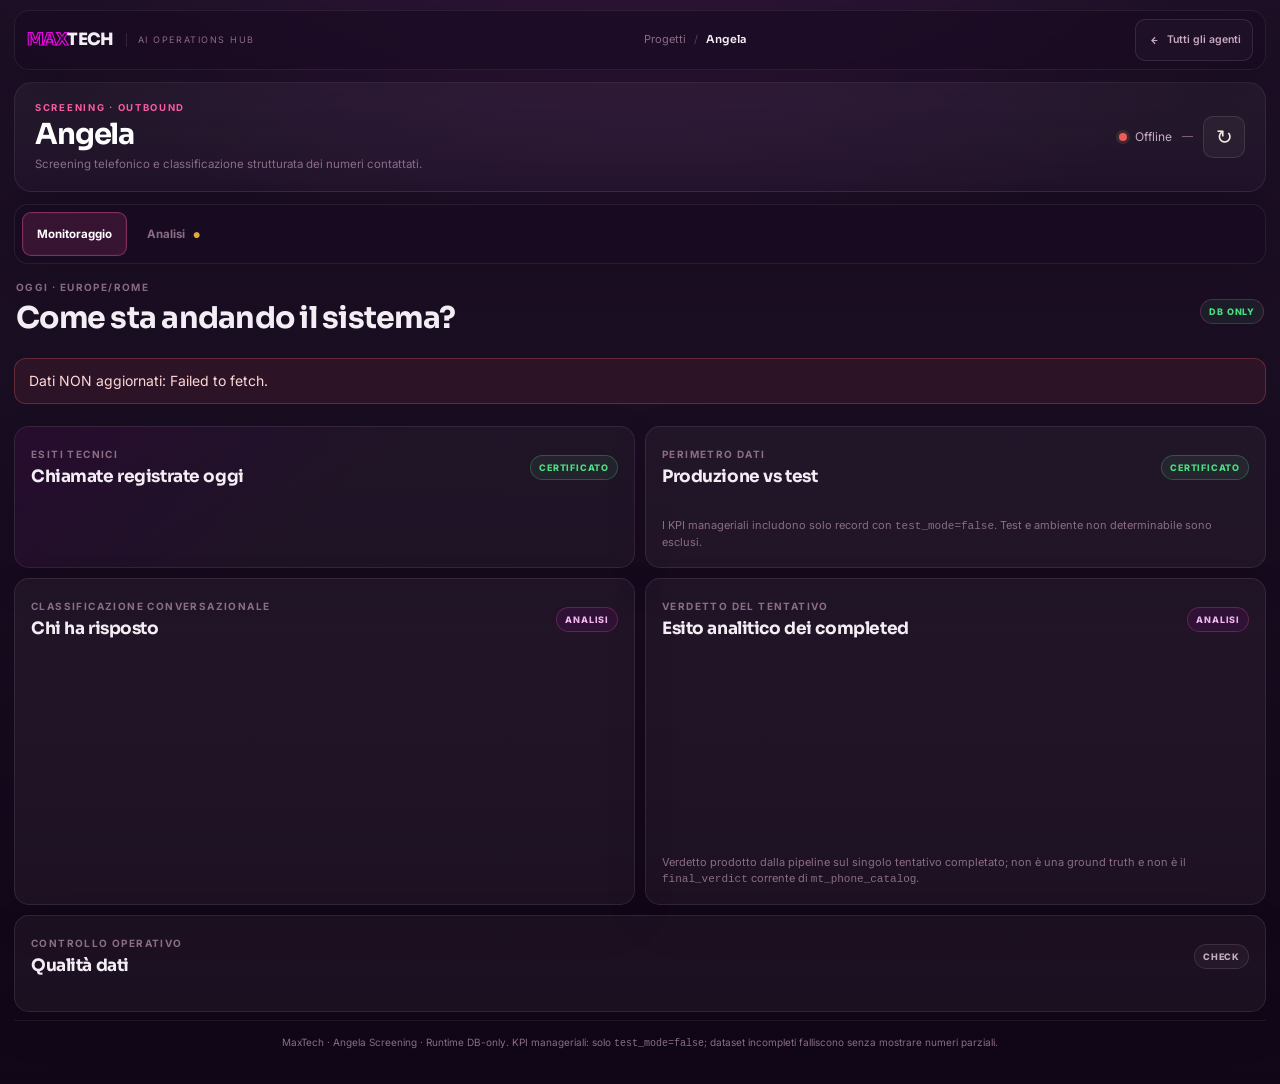
==== projects/angela/index.html @ 1da2b840 "Add files via upload" ====
<!DOCTYPE html>
<html lang="it">
<head>
  <meta charset="UTF-8">
  <meta name="viewport" content="width=device-width,initial-scale=1,viewport-fit=cover">
  <meta name="theme-color" content="#1E1127">
  <title>MaxTech · Angela Screening</title>
  <link rel="stylesheet" href="assets/css/base.css">
  <link rel="stylesheet" href="../../assets/css/maxtech-shell.css">
</head>
<body class="project-angela" data-project="angela">
<div class="maxtech-globalbar">
  <a class="maxtech-home" href="../../index.html" aria-label="Torna a MaxTech AI Operations Hub">
    <span class="maxtech-wordmark"><span class="max">MAX</span><span class="tech">TECH</span></span>
    <span class="maxtech-hubname">AI Operations Hub</span>
  </a>
  <div class="maxtech-crumb"><span>Progetti</span><i>/</i><b>Angela</b></div>
  <a class="maxtech-back" href="../../index.html"><svg viewBox="0 0 24 24"><path d="M15 18l-6-6 6-6"/><path d="M9 12h10"/></svg><span>Tutti gli agenti</span></a>
</div>

<div class="app-shell">
  <header class="project-head">
    <div class="project-identity">
      <div class="project-kicker">Screening · Outbound</div>
      <h1>Angela</h1>
      <p>Screening telefonico e classificazione strutturata dei numeri contattati.</p>
    </div>
    <div class="top-actions">
      <span id="dataStatus" class="status-dot"><i></i><span>Caricamento</span></span>
      <span id="freshness" class="freshness">—</span>
      <button id="refreshBtn" class="icon-btn" aria-label="Aggiorna dati" title="Aggiorna dati">↻</button>
    </div>
  </header>

  <nav class="tabs" aria-label="Sezioni dashboard">
    <button class="tab-btn active" data-tab="monitoraggio">Monitoraggio</button>
    <button class="tab-btn" data-tab="analisi">Analisi <span class="lock-mark" id="lockMark">●</span></button>
  </nav>

  <main>
    <section id="tab-monitoraggio" class="tab-panel active" aria-labelledby="Monitoraggio">
      <div class="section-head">
        <div><div class="eyebrow">Oggi · Europe/Rome</div><h2>Come sta andando il sistema?</h2></div>
        <div class="trust-chip">DB ONLY</div>
      </div>
      <div id="monitorAlert" class="alert hidden"></div>
      <div id="monitorKpis" class="kpi-grid"></div>

      <div class="grid two">
        <article class="card hero-card">
          <div class="card-head"><div><span class="eyebrow">Esiti tecnici</span><h3>Chiamate registrate oggi</h3></div><span class="badge cert">CERTIFICATO</span></div>
          <div id="technicalBars" class="bars"></div>
        </article>
        <article class="card">
          <div class="card-head"><div><span class="eyebrow">Perimetro dati</span><h3>Produzione vs test</h3></div><span class="badge cert">CERTIFICATO</span></div>
          <div id="queueState" class="stack"></div>
          <p class="note">I KPI manageriali includono solo record con <code>test_mode=false</code>. Test e ambiente non determinabile sono esclusi.</p>
        </article>
      </div>

      <div class="grid two">
        <article class="card"><div class="card-head"><div><span class="eyebrow">Classificazione conversazionale</span><h3>Chi ha risposto</h3></div><span class="badge eval">ANALISI</span></div><div id="respondentList" class="rank-list"></div></article>
        <article class="card"><div class="card-head"><div><span class="eyebrow">Verdetto del tentativo</span><h3>Esito analitico dei completed</h3></div><span class="badge eval">ANALISI</span></div><div id="verdictDonut" class="donut-wrap"></div><p class="note">Verdetto prodotto dalla pipeline sul singolo tentativo completato; non è una ground truth e non è il <code>final_verdict</code> corrente di <code>mt_phone_catalog</code>.</p></article>
      </div>

      <article class="card data-quality-card">
        <div class="card-head"><div><span class="eyebrow">Controllo operativo</span><h3>Qualità dati</h3></div><span class="badge muted">CHECK</span></div>
        <div id="monitorQuality" class="quality-grid"></div>
      </article>
    </section>

    <section id="tab-analisi" class="tab-panel" aria-labelledby="Analisi">
      <div id="analysisLocked" class="lock-panel">
        <div class="lock-icon">⌁</div><h2>Analisi protetta</h2>
        <p>La protezione è client-side e serve solo a evitare accessi casuali alla vista analitica. Non sostituisce autenticazione server-side.</p>
        <form id="unlockForm" class="unlock-form">
          <label for="analysisPassword">Password</label>
          <div class="input-row"><input id="analysisPassword" type="password" autocomplete="current-password" required><button type="submit" class="primary-btn">Sblocca</button></div>
          <div id="unlockError" class="form-error"></div>
        </form>
      </div>

      <div id="analysisContent" class="hidden">
        <div class="section-head analysis-head">
          <div><div class="eyebrow">Analisi periodo</div><h2>Dove funziona e dove si interrompe</h2></div>
          <span class="badge cert">DB ONLY</span>
        </div>
        <div class="range-card">
          <div class="quick-ranges" id="quickRanges"><button data-days="3">3 giorni</button><button data-days="7" class="active">7 giorni</button><button data-days="14">14 giorni</button><button data-days="30">30 giorni</button></div>
          <div class="custom-range"><label>Da<input id="dateFrom" type="date"></label><label>A<input id="dateTo" type="date"></label><button id="applyRange" class="primary-btn">Applica</button></div>
        </div>
        <div id="analysisRangeUsed" class="note" style="margin:8px 0 2px">—</div>
        <div id="analysisAlert" class="alert hidden"></div>
        <div id="analysisKpis" class="kpi-grid"></div>

        <div class="grid two analysis-grid">
          <article class="card"><div class="card-head"><div><span class="eyebrow">Funnel chiamate</span><h3>Avanzamento classificazione</h3></div><span class="badge mixed">TECNICO + ANALISI</span></div><div id="funnel" class="funnel"></div><p class="note">Il funnel misura record di chiamata di produzione con <code>start_time</code> nel periodo, non clienti o journey.</p></article>
          <article class="card blockers-card"><div class="card-head"><div><span class="eyebrow">Punti di blocco</span><h3>Dove si interrompe la classificazione</h3></div></div><div id="dropoffs" class="dropoffs"></div></article>
        </div>

        <article class="card chart-card"><div class="card-head"><div><span class="eyebrow">Andamento nel tempo</span><h3>Chiamate registrate, completed, spam</h3></div></div><div class="chart-legend"><span><i class="c1"></i>Registrate</span><span><i class="c2"></i>Completati</span><span><i class="c3"></i>Spam</span></div><div id="trendChart" class="chart-scroll"><svg id="trendSvg" role="img" aria-label="Grafico andamento nel tempo"></svg></div></article>

        <div class="grid two">
          <article class="card"><div class="card-head"><div><span class="eyebrow">Finalità rilevata</span><h3>Purpose (tutti gli outcome)</h3></div><span class="badge eval">ANALISI</span></div><div id="purposeList" class="rank-list"></div></article>
          <article class="card"><div class="card-head"><div><span class="eyebrow">Categoria / settore rilevato</span><h3>Service category (tutti gli outcome)</h3></div><span class="badge eval">ANALISI</span></div><div id="serviceList" class="rank-list"></div></article>
        </div>

        <article class="card"><div class="card-head"><div><span class="eyebrow">Trend giornaliero</span><h3>Dettaglio periodo</h3></div></div><div class="table-wrap"><table><thead><tr><th>Data</th><th>Registrate</th><th>Completati</th><th>% complet.</th><th>Spam</th><th>% spam su completati</th><th>% respondent classificato</th></tr></thead><tbody id="trendTable"></tbody></table></div><div id="trendCards" class="trend-cards"></div></article>

        <article class="card data-quality-card"><div class="card-head"><div><span class="eyebrow">Copertura</span><h3>Qualità dati</h3></div></div><div id="analysisQuality" class="quality-grid"></div></article>
      </div>
    </section>
  </main>
  <footer>MaxTech · Angela Screening · Runtime DB-only. KPI manageriali: solo <code>test_mode=false</code>; dataset incompleti falliscono senza mostrare numeri parziali.</footer>
</div>
<script src="assets/js/config.js"></script>
<script src="assets/js/utils.js"></script>
<script src="assets/js/monitoraggio.js"></script>
<script src="assets/js/analisi.js"></script>
<script src="assets/js/app.js"></script>
<script src="../../assets/js/maxtech-shell.js"></script>
</body></html>
---- projects/angela/assets/css/base.css ----
:root{--bg:#1E1127;--bg2:#160b1f;--panel:#281832;--panel2:#211329;--border:rgba(199,171,193,.16);--text:#EDE9E1;--dim:#C7ABC1;--faint:#8B6D85;--accent:#E606E1;--accent2:#BA33C8;--good:#4ade80;--warn:#e0a93b;--bad:#ef5a5a;--cyan:#47c7e8;--r:15px}
*{box-sizing:border-box}html,body{margin:0;min-height:100%;background:radial-gradient(900px 500px at 50% -10%,rgba(186,51,200,.13),transparent 65%),var(--bg);color:var(--text);font-family:Inter,system-ui,-apple-system,BlinkMacSystemFont,"Segoe UI",sans-serif}body{font-size:14px;line-height:1.45}.app-shell{max-width:1320px;margin:auto;padding:max(16px,env(safe-area-inset-top)) max(14px,env(safe-area-inset-right)) max(24px,env(safe-area-inset-bottom)) max(14px,env(safe-area-inset-left))}.topbar,.section-head,.card-head,.top-actions,.brand-block,.tabs,.input-row,.range-card,.quick-ranges,.custom-range,.chart-legend{display:flex;align-items:center}.topbar{justify-content:space-between;gap:16px;margin-bottom:14px}.brand-block{gap:14px}.brand-logo{width:118px;height:auto}.brand-block h1{font-size:24px;margin:1px 0 0}.eyebrow{font-size:10px;letter-spacing:.14em;text-transform:uppercase;color:var(--faint);font-weight:700}.top-actions{gap:10px;color:var(--dim)}.status-dot{display:flex;gap:8px;align-items:center;font-size:12px}.status-dot i{width:8px;height:8px;border-radius:50%;background:var(--warn);box-shadow:0 0 0 3px rgba(224,169,59,.12)}.status-dot.ok i{background:var(--good);box-shadow:0 0 0 3px rgba(74,222,128,.12)}.status-dot.off i{background:var(--bad)}.freshness{font-size:11px;color:var(--faint)}.icon-btn,.tab-btn,.quick-ranges button,.primary-btn{border:1px solid var(--border);background:rgba(237,233,225,.04);color:var(--text);border-radius:10px;cursor:pointer}.icon-btn{width:42px;height:42px;font-size:20px}.tabs{gap:6px;position:sticky;top:0;z-index:30;padding:8px;background:rgba(30,17,39,.9);backdrop-filter:blur(12px);border:1px solid var(--border);border-radius:13px;margin-bottom:18px}.tab-btn{padding:10px 16px;font-weight:700;color:var(--dim)}.tab-btn.active{background:rgba(230,6,225,.14);border-color:rgba(230,6,225,.4);color:#fff}.lock-mark{font-size:8px;color:var(--warn);margin-left:5px}.tab-panel{display:none}.tab-panel.active{display:block}.section-head{justify-content:space-between;gap:12px;margin:12px 2px 14px}.section-head h2{font-size:clamp(21px,3vw,30px);margin:3px 0}.trust-chip,.badge{font-size:9px;letter-spacing:.09em;text-transform:uppercase;border-radius:999px;padding:5px 8px;font-weight:800}.trust-chip,.badge.cert{color:var(--good);border:1px solid rgba(74,222,128,.27);background:rgba(74,222,128,.08)}.badge.eval{color:#f0b5ed;border:1px solid rgba(230,6,225,.25);background:rgba(230,6,225,.08)}.badge.state{color:var(--cyan);border:1px solid rgba(71,199,232,.25);background:rgba(71,199,232,.08)}.badge.mixed,.badge.muted{color:var(--dim);border:1px solid var(--border);background:rgba(199,171,193,.05)}.alert{padding:12px 14px;border:1px solid rgba(239,90,90,.3);background:rgba(239,90,90,.09);color:#ffd6d6;border-radius:12px;margin-bottom:12px}.hidden{display:none!important}.kpi-grid{display:grid;grid-template-columns:repeat(4,minmax(0,1fr));gap:10px;margin-bottom:10px}.kpi{background:linear-gradient(180deg,rgba(237,233,225,.055),rgba(237,233,225,.025));border:1px solid var(--border);border-radius:var(--r);padding:16px;min-height:124px}.kpi .label{color:var(--dim);font-size:12px}.kpi .value{font-weight:800;font-size:clamp(28px,4vw,38px);letter-spacing:-.04em;margin:10px 0 7px}.kpi .sub{font-size:11px;color:var(--faint)}.kpi .quality{margin-top:8px}.grid{display:grid;gap:10px;margin-bottom:10px}.grid.two{grid-template-columns:repeat(2,minmax(0,1fr))}.card{background:rgba(237,233,225,.045);border:1px solid var(--border);border-radius:var(--r);padding:16px}.hero-card{background:linear-gradient(140deg,rgba(230,6,225,.07),rgba(237,233,225,.035) 52%)}.card-head{justify-content:space-between;gap:12px;margin-bottom:14px}.card h3{font-size:17px;margin:2px 0}.note{font-size:11px;color:var(--faint);margin:12px 0 0}.bars,.rank-list,.stack,.funnel,.dropoffs{display:flex;flex-direction:column;gap:11px}.bar-row,.rank-row,.stack-row,.funnel-row,.drop-row{display:grid;grid-template-columns:minmax(100px,1fr) auto;gap:6px 10px;align-items:center}.bar-track,.rank-track,.funnel-track,.drop-track{grid-column:1/-1;height:7px;background:rgba(237,233,225,.06);border-radius:999px;overflow:hidden}.bar-fill,.rank-fill,.funnel-fill,.drop-fill{height:100%;border-radius:999px;background:linear-gradient(90deg,var(--accent2),var(--accent))}.bar-row:nth-child(2) .bar-fill,.rank-row:nth-child(2) .rank-fill{background:var(--cyan)}.bar-row:nth-child(3) .bar-fill,.rank-row:nth-child(3) .rank-fill{background:var(--warn)}.bar-row:nth-child(4) .bar-fill,.rank-row:nth-child(4) .rank-fill{background:var(--good)}.bar-value,.rank-value,.stack-value,.funnel-value,.drop-value{font-variant-numeric:tabular-nums;font-weight:800}.stack-row{padding:10px 0;border-bottom:1px solid rgba(199,171,193,.09)}.stack-row:last-child{border-bottom:0}.donut-wrap{min-height:185px;display:flex;align-items:center;justify-content:center;gap:24px}.donut{width:150px;height:150px;border-radius:50%;position:relative}.donut:after{content:"";position:absolute;inset:22px;border-radius:50%;background:var(--panel2);border:1px solid var(--border)}.donut-center{position:absolute;z-index:2;inset:0;display:flex;align-items:center;justify-content:center;flex-direction:column}.donut-center b{font-size:26px}.legend{display:flex;flex-direction:column;gap:8px;font-size:12px}.legend span{display:flex;gap:7px;align-items:center}.legend i,.chart-legend i{width:9px;height:9px;border-radius:3px;display:inline-block}.quality-grid{display:grid;grid-template-columns:repeat(4,minmax(0,1fr));gap:9px}.quality-item{padding:12px;background:rgba(0,0,0,.1);border:1px solid rgba(199,171,193,.1);border-radius:11px}.quality-item b{display:block;font-size:19px;margin-top:4px}.range-card{justify-content:space-between;gap:10px;flex-wrap:wrap;padding:10px 12px;border:1px solid var(--border);border-radius:13px;background:rgba(237,233,225,.035);margin-bottom:10px}.quick-ranges{gap:6px}.quick-ranges button{min-height:40px;padding:0 12px;color:var(--dim)}.quick-ranges button.active{color:#fff;border-color:rgba(230,6,225,.45);background:rgba(230,6,225,.12)}.custom-range{gap:8px;flex-wrap:wrap}.custom-range label{font-size:10px;color:var(--faint);text-transform:uppercase;letter-spacing:.08em}.custom-range input,.unlock-form input{display:block;margin-top:4px;background:#160b1f;border:1px solid var(--border);color:var(--text);border-radius:9px;padding:9px 10px;min-height:40px}.primary-btn{min-height:40px;padding:0 15px;background:linear-gradient(135deg,var(--accent2),var(--accent));border-color:transparent;font-weight:800}.funnel-row,.drop-row{padding:6px 0}.funnel-meta,.drop-meta{grid-column:1/-1;display:flex;gap:12px;font-size:10px;color:var(--faint)}.blockers-card{border-color:rgba(224,169,59,.22)}.drop-fill{background:linear-gradient(90deg,#9b6534,var(--warn))}.chart-card{margin-bottom:10px}.chart-legend{gap:16px;justify-content:flex-end;color:var(--dim);font-size:11px;margin:-2px 0 10px}.chart-legend span{display:flex;gap:6px;align-items:center}.chart-legend .c1{background:var(--accent)}.chart-legend .c2{background:var(--cyan)}.chart-legend .c3{background:var(--warn)}.chart-scroll{overflow-x:auto}.chart-scroll svg{display:block;width:100%;min-width:660px;height:280px}.table-wrap{overflow:auto}.table-wrap table{width:100%;border-collapse:collapse;min-width:760px}th,td{text-align:right;padding:10px 8px;border-bottom:1px solid rgba(199,171,193,.09);font-size:12px}th:first-child,td:first-child{text-align:left}th{font-size:9px;text-transform:uppercase;letter-spacing:.07em;color:var(--faint)}td{font-variant-numeric:tabular-nums}.trend-cards{display:none}.lock-panel{max-width:560px;margin:60px auto;padding:28px;border:1px solid var(--border);border-radius:18px;background:rgba(237,233,225,.04);text-align:center}.lock-icon{font-size:34px;color:var(--accent);margin-bottom:8px}.lock-panel p{color:var(--dim)}.unlock-form{text-align:left;margin-top:20px}.unlock-form label{font-size:11px;color:var(--faint)}.input-row{gap:8px}.unlock-form input{flex:1}.form-error{min-height:20px;color:#ffadad;font-size:11px;margin-top:7px}footer{margin-top:16px;color:var(--faint);font-size:10px;text-align:center;padding:10px}button:focus-visible,input:focus-visible{outline:2px solid var(--accent);outline-offset:2px}
@media(max-width:850px){.kpi-grid,.quality-grid{grid-template-columns:repeat(2,minmax(0,1fr))}.grid.two{grid-template-columns:1fr}.analysis-head{align-items:flex-start}.donut-wrap{justify-content:flex-start}}
@media(max-width:600px){.app-shell{padding-left:12px;padding-right:12px}.brand-logo{width:94px}.brand-block h1{font-size:20px}.freshness{display:none}.tabs{top:env(safe-area-inset-top)}.tab-btn{flex:1;min-height:44px}.section-head{align-items:flex-start}.kpi{min-height:112px;padding:14px}.kpi .value{font-size:30px}.card{padding:14px}.range-card{align-items:stretch}.quick-ranges{display:grid;grid-template-columns:repeat(4,1fr);width:100%}.quick-ranges button{padding:0 5px}.custom-range{display:grid;grid-template-columns:1fr 1fr;align-items:end;width:100%}.custom-range .primary-btn{grid-column:1/-1}.custom-range input{width:100%}.quality-grid{grid-template-columns:1fr 1fr}.table-wrap{display:none}.trend-cards{display:flex;flex-direction:column;gap:8px}.trend-card{border:1px solid rgba(199,171,193,.1);border-radius:11px;padding:11px}.trend-card .date{font-weight:800;margin-bottom:8px}.trend-card .mini-grid{display:grid;grid-template-columns:repeat(2,1fr);gap:8px}.trend-card span{font-size:10px;color:var(--faint)}.trend-card b{display:block;color:var(--text);font-size:15px;margin-top:2px}.donut-wrap{flex-direction:column}.top-actions{gap:6px}.status-dot span{display:none}}
---- assets/css/maxtech-shell.css ----
@import url('https://fonts.googleapis.com/css2?family=Inter:wght@400;500;600;700&family=Sora:wght@500;600;700;800&display=swap');

/* Shared MaxTech shell. It only styles frontend chrome; project data logic stays untouched. */
:root{--hub-bg:#1E1127;--hub-deep:#100617;--hub-panel:#281832;--hub-text:#F3EDF4;--hub-muted:#C7ABC1;--hub-faint:#8B6D85;--hub-line:rgba(199,171,193,.15);--hub-brand:#E606E1;--hub-brand2:#BA33C8;--project-accent:#E606E1}
body.project-nano-marta,body.project-angela{display:block!important;}
body{background:radial-gradient(1100px 620px at 50% -12%,rgba(186,51,200,.17),transparent 62%),linear-gradient(180deg,#1d1026 0%,#150a1d 70%,#100617 100%)!important;color:var(--hub-text);font-family:'Inter',system-ui,-apple-system,BlinkMacSystemFont,'Segoe UI',sans-serif!important}
.maxtech-globalbar{width:min(1320px,calc(100% - 28px));margin:max(10px,env(safe-area-inset-top)) auto 12px;min-height:56px;padding:8px 12px;display:flex;align-items:center;justify-content:space-between;gap:16px;border:1px solid rgba(255,255,255,.075);border-radius:15px;background:rgba(24,11,32,.72);backdrop-filter:blur(16px);box-shadow:0 16px 44px rgba(5,2,8,.16);position:sticky;top:max(8px,env(safe-area-inset-top));z-index:110}
.maxtech-home{display:flex;align-items:center;gap:12px;min-width:0;color:var(--hub-text);text-decoration:none}.maxtech-wordmark{font-family:'Sora',sans-serif;font-size:17px;font-weight:800;letter-spacing:-.035em;white-space:nowrap}.maxtech-wordmark .max{color:transparent;-webkit-text-stroke:1.15px var(--hub-brand)}.maxtech-wordmark .tech{color:var(--hub-text)}.maxtech-hubname{font-size:9px;letter-spacing:.17em;text-transform:uppercase;color:var(--hub-faint);padding-left:11px;border-left:1px solid var(--hub-line);white-space:nowrap}
.maxtech-crumb{display:flex;align-items:center;gap:8px;min-width:0;font-size:11px;color:var(--hub-faint)}.maxtech-crumb b{color:var(--hub-text);font-family:'Sora',sans-serif;font-size:11px;font-weight:600;overflow:hidden;text-overflow:ellipsis;white-space:nowrap}.maxtech-crumb i{font-style:normal;color:rgba(255,255,255,.22)}
.maxtech-back{display:inline-flex;align-items:center;gap:7px;min-height:42px;padding:0 11px;border:1px solid var(--hub-line);border-radius:10px;color:var(--hub-muted);text-decoration:none;font-size:10.5px;font-weight:600;background:rgba(255,255,255,.025);white-space:nowrap}.maxtech-back:hover{color:#fff;border-color:rgba(230,6,225,.48);background:rgba(230,6,225,.07)}.maxtech-back svg{width:13px;height:13px;fill:none;stroke:currentColor;stroke-width:2}

/* project containers */
body.project-nano-marta{--project-accent:#A95CFF}body.project-angela{--project-accent:#FF5EA8}
body.project-nano-marta .app,body.project-angela .app-shell{width:min(1280px,calc(100% - 28px));max-width:1280px!important;margin:0 auto!important;padding:0 0 max(26px,env(safe-area-inset-bottom))!important}
.project-head{display:flex;align-items:center;justify-content:space-between;gap:18px;padding:18px 20px;border:1px solid rgba(255,255,255,.075);border-radius:18px;background:linear-gradient(180deg,rgba(255,255,255,.045),rgba(255,255,255,.018));box-shadow:0 18px 48px rgba(6,2,9,.12);margin-bottom:12px}.project-identity{min-width:0}.project-kicker{font-size:9.5px;letter-spacing:.18em;text-transform:uppercase;color:var(--project-accent);font-weight:700;margin-bottom:4px}.project-head h1{font-family:'Sora',sans-serif!important;font-size:clamp(22px,3vw,29px)!important;letter-spacing:-.04em!important;line-height:1.08!important;margin:0!important;color:#fff}.project-head p{font-size:11.5px;color:var(--hub-faint);margin:6px 0 0;line-height:1.45}
.project-head .meta,.project-head .top-actions{margin-left:auto;justify-content:flex-end}

/* tabs share the same visual language */
body.project-nano-marta .tabs,body.project-angela .tabs{display:flex!important;gap:5px!important;position:sticky!important;top:78px!important;z-index:70!important;padding:7px!important;margin:0 0 16px!important;border:1px solid rgba(255,255,255,.075)!important;border-radius:14px!important;background:rgba(25,11,33,.90)!important;backdrop-filter:blur(15px)!important;box-shadow:0 14px 38px rgba(4,2,7,.10)!important}
body.project-nano-marta .tab,body.project-angela .tab-btn{border:1px solid transparent!important;border-radius:9px!important;min-height:44px!important;padding:9px 14px!important;font-family:'Inter',sans-serif!important;font-size:11.5px!important;font-weight:700!important;color:var(--hub-faint)!important;background:transparent!important;text-decoration:none!important}
body.project-nano-marta .tab[aria-selected='true'],body.project-angela .tab-btn.active{color:#fff!important;background:color-mix(in srgb,var(--project-accent) 13%,transparent)!important;border-color:color-mix(in srgb,var(--project-accent) 38%,transparent)!important;box-shadow:inset 0 0 0 1px color-mix(in srgb,var(--project-accent) 5%,transparent)!important}
body.project-nano-marta .tab:hover,body.project-angela .tab-btn:hover{color:var(--hub-muted)!important}

/* calm, common surface language */
body.project-nano-marta .stage,body.project-nano-marta .livecalls,body.project-nano-marta .kpi,body.project-nano-marta .analysis-card,body.project-nano-marta .analysis-chartpanel,body.project-nano-marta .analysis-flowpanel,body.project-nano-marta .analysis-errbox,body.project-nano-marta .analysis-rankpanel,
body.project-angela .card,body.project-angela .kpi,body.project-angela .range-card,body.project-angela .lock-panel{border-color:rgba(199,171,193,.13)!important;box-shadow:0 16px 44px rgba(5,2,8,.10)}
body.project-nano-marta .kpi::before{background:var(--project-accent)!important}.project-nano-marta .context b{color:var(--project-accent)!important}
body.project-angela .trust-chip,body.project-angela .badge.eval{border-color:rgba(255,94,168,.24)!important}

/* typography consistency */
body.project-nano-marta h2,body.project-nano-marta h3,body.project-angela h2,body.project-angela h3{font-family:'Sora',sans-serif;letter-spacing:-.025em}
body.project-nano-marta footer,body.project-angela footer{border-top:1px solid rgba(255,255,255,.06);padding-top:14px!important;margin-top:8px;color:var(--hub-faint)!important}

@media(max-width:720px){.maxtech-globalbar{width:min(100% - 20px,1320px);min-height:52px;padding:7px 9px;top:max(6px,env(safe-area-inset-top))}.maxtech-hubname{display:none}.maxtech-crumb span,.maxtech-crumb i{display:none}.maxtech-back span{display:none}.maxtech-back{width:44px;min-height:44px;padding:0;justify-content:center}.project-head{padding:14px 14px;align-items:flex-start;flex-direction:column}.project-head .meta,.project-head .top-actions{margin-left:0;width:100%;justify-content:flex-start;flex-wrap:wrap}.project-head p{max-width:92%}body.project-nano-marta .tabs,body.project-angela .tabs{top:69px!important;overflow-x:auto;scrollbar-width:none}.tabs::-webkit-scrollbar{display:none}}
@media(prefers-reduced-motion:reduce){.maxtech-globalbar,*{scroll-behavior:auto!important}}
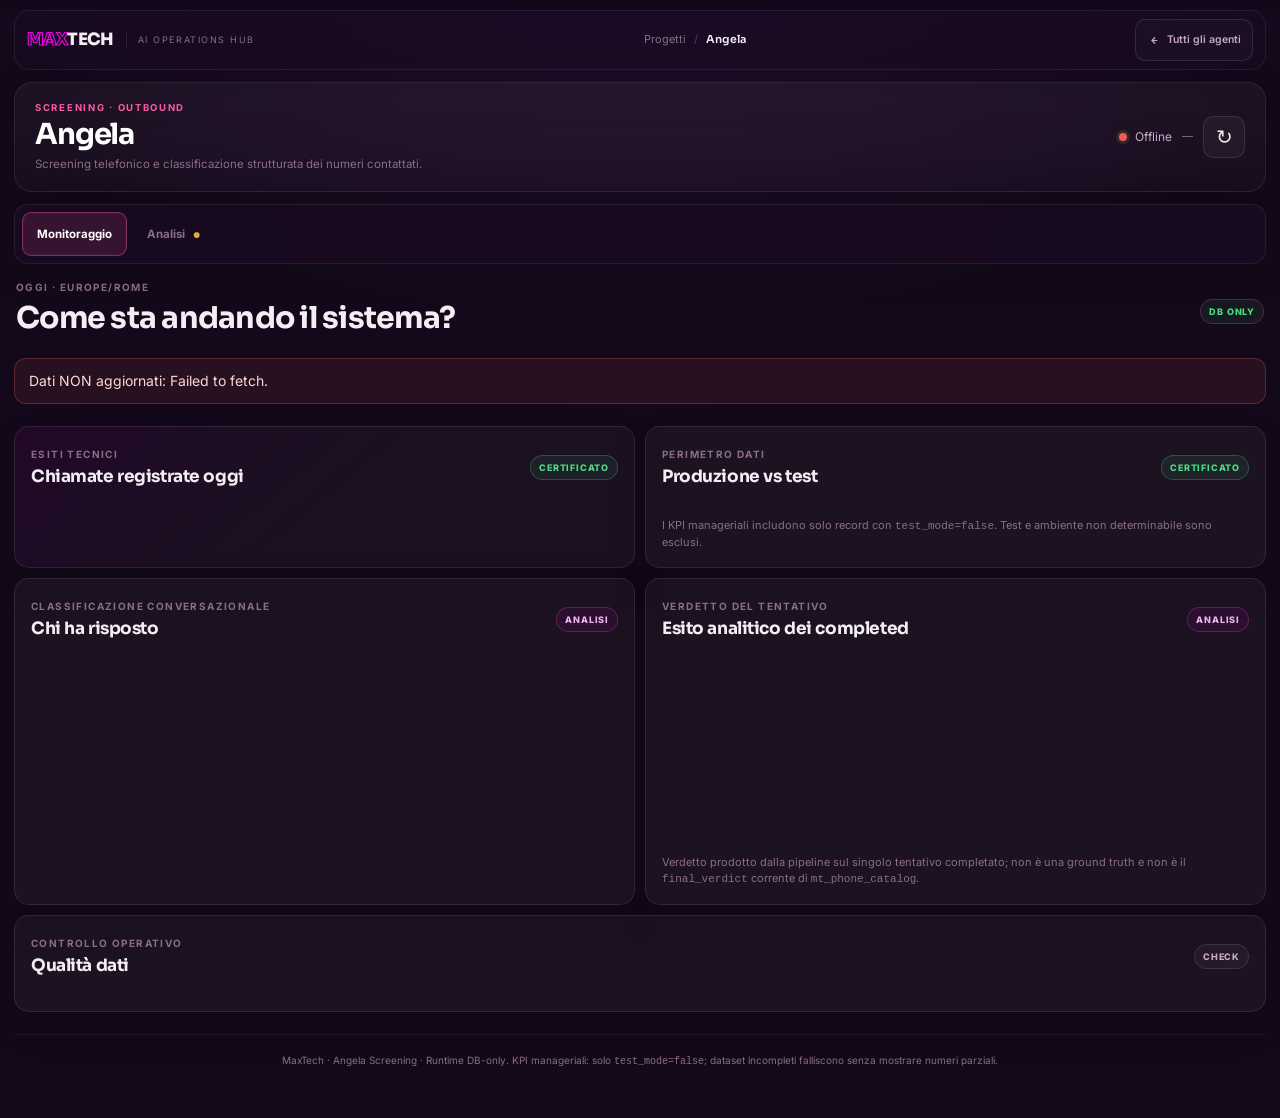
==== commit ebfd3538: "Post revisione e fix Tab Analisi" ====
--- a/projects/angela/index.html
+++ b/projects/angela/index.html
@@ -70,13 +70,14 @@
     </section>
 
     <section id="tab-analisi" class="tab-panel" aria-labelledby="Analisi">
-      <div id="analysisLocked" class="lock-panel">
-        <div class="lock-icon">⌁</div><h2>Analisi protetta</h2>
-        <p>La protezione è client-side e serve solo a evitare accessi casuali alla vista analitica. Non sostituisce autenticazione server-side.</p>
-        <form id="unlockForm" class="unlock-form">
-          <label for="analysisPassword">Password</label>
-          <div class="input-row"><input id="analysisPassword" type="password" autocomplete="current-password" required><button type="submit" class="primary-btn">Sblocca</button></div>
-          <div id="unlockError" class="form-error"></div>
+      <div id="analysisLocked" class="lock-panel maxtech-analysis-gate">
+        <div class="maxtech-gate-icon" aria-hidden="true"><svg fill="none" stroke="currentColor" stroke-linecap="round" stroke-linejoin="round" stroke-width="1.7" viewBox="0 0 24 24"><rect height="10" rx="2" width="16" x="4" y="10"></rect><path d="M8 10V7a4 4 0 0 1 8 0v3"></path></svg></div>
+        <div class="maxtech-gate-kicker">Accesso riservato</div>
+        <h2 class="maxtech-gate-title">Analisi protetta</h2>
+        <p class="maxtech-gate-sub">Inserisci la password per accedere alla vista Analisi del progetto.</p>
+        <form id="unlockForm" class="unlock-form maxtech-gate-form">
+          <div class="maxtech-gate-fields"><input id="analysisPassword" class="maxtech-gate-input" type="password" autocomplete="current-password" placeholder="Password" aria-label="Password" required><button type="submit" class="primary-btn maxtech-gate-button">Sblocca</button></div>
+          <div id="unlockError" class="form-error maxtech-gate-error"></div>
         </form>
       </div>
 
--- a/assets/css/maxtech-shell.css
+++ b/assets/css/maxtech-shell.css
@@ -3,7 +3,7 @@
 /* Shared MaxTech shell. It only styles frontend chrome; project data logic stays untouched. */
 :root{--hub-bg:#1E1127;--hub-deep:#100617;--hub-panel:#281832;--hub-text:#F3EDF4;--hub-muted:#C7ABC1;--hub-faint:#8B6D85;--hub-line:rgba(199,171,193,.15);--hub-brand:#E606E1;--hub-brand2:#BA33C8;--project-accent:#E606E1}
 body.project-nano-marta,body.project-angela{display:block!important;}
-body{background:radial-gradient(1100px 620px at 50% -12%,rgba(186,51,200,.17),transparent 62%),linear-gradient(180deg,#1d1026 0%,#150a1d 70%,#100617 100%)!important;color:var(--hub-text);font-family:'Inter',system-ui,-apple-system,BlinkMacSystemFont,'Segoe UI',sans-serif!important}
+html{background:#13091a!important}body{min-height:100svh;background:#13091a!important;background-image:radial-gradient(1200px 700px at 50% -14%,rgba(186,51,200,.16),transparent 64%)!important;background-attachment:fixed!important;color:var(--hub-text);font-family:'Inter',system-ui,-apple-system,BlinkMacSystemFont,'Segoe UI',sans-serif!important}
 .maxtech-globalbar{width:min(1320px,calc(100% - 28px));margin:max(10px,env(safe-area-inset-top)) auto 12px;min-height:56px;padding:8px 12px;display:flex;align-items:center;justify-content:space-between;gap:16px;border:1px solid rgba(255,255,255,.075);border-radius:15px;background:rgba(24,11,32,.72);backdrop-filter:blur(16px);box-shadow:0 16px 44px rgba(5,2,8,.16);position:sticky;top:max(8px,env(safe-area-inset-top));z-index:110}
 .maxtech-home{display:flex;align-items:center;gap:12px;min-width:0;color:var(--hub-text);text-decoration:none}.maxtech-wordmark{font-family:'Sora',sans-serif;font-size:17px;font-weight:800;letter-spacing:-.035em;white-space:nowrap}.maxtech-wordmark .max{color:transparent;-webkit-text-stroke:1.15px var(--hub-brand)}.maxtech-wordmark .tech{color:var(--hub-text)}.maxtech-hubname{font-size:9px;letter-spacing:.17em;text-transform:uppercase;color:var(--hub-faint);padding-left:11px;border-left:1px solid var(--hub-line);white-space:nowrap}
 .maxtech-crumb{display:flex;align-items:center;gap:8px;min-width:0;font-size:11px;color:var(--hub-faint)}.maxtech-crumb b{color:var(--hub-text);font-family:'Sora',sans-serif;font-size:11px;font-weight:600;overflow:hidden;text-overflow:ellipsis;white-space:nowrap}.maxtech-crumb i{font-style:normal;color:rgba(255,255,255,.22)}
@@ -11,7 +11,7 @@
 
 /* project containers */
 body.project-nano-marta{--project-accent:#A95CFF}body.project-angela{--project-accent:#FF5EA8}
-body.project-nano-marta .app,body.project-angela .app-shell{width:min(1280px,calc(100% - 28px));max-width:1280px!important;margin:0 auto!important;padding:0 0 max(26px,env(safe-area-inset-bottom))!important}
+body.project-nano-marta .app,body.project-angela .app-shell{width:min(1280px,calc(100% - 28px));max-width:1280px!important;margin:0 auto!important;padding:0 0 max(46px,calc(env(safe-area-inset-bottom) + 30px))!important}body.project-nano-marta .app{min-height:0!important}
 .project-head{display:flex;align-items:center;justify-content:space-between;gap:18px;padding:18px 20px;border:1px solid rgba(255,255,255,.075);border-radius:18px;background:linear-gradient(180deg,rgba(255,255,255,.045),rgba(255,255,255,.018));box-shadow:0 18px 48px rgba(6,2,9,.12);margin-bottom:12px}.project-identity{min-width:0}.project-kicker{font-size:9.5px;letter-spacing:.18em;text-transform:uppercase;color:var(--project-accent);font-weight:700;margin-bottom:4px}.project-head h1{font-family:'Sora',sans-serif!important;font-size:clamp(22px,3vw,29px)!important;letter-spacing:-.04em!important;line-height:1.08!important;margin:0!important;color:#fff}.project-head p{font-size:11.5px;color:var(--hub-faint);margin:6px 0 0;line-height:1.45}
 .project-head .meta,.project-head .top-actions{margin-left:auto;justify-content:flex-end}
 
@@ -29,7 +29,63 @@
 
 /* typography consistency */
 body.project-nano-marta h2,body.project-nano-marta h3,body.project-angela h2,body.project-angela h3{font-family:'Sora',sans-serif;letter-spacing:-.025em}
-body.project-nano-marta footer,body.project-angela footer{border-top:1px solid rgba(255,255,255,.06);padding-top:14px!important;margin-top:8px;color:var(--hub-faint)!important}
+body.project-nano-marta footer,body.project-angela footer{border-top:1px solid rgba(255,255,255,.06);padding:18px 2px 6px!important;margin-top:22px!important;color:var(--hub-faint)!important;background:transparent!important}body.project-nano-marta #panelLive{padding-bottom:4px}
+
+
+/* Shared analysis access gate: identical UX for every MaxTech project. */
+body.project-nano-marta #panelDettaglio .maxtech-analysis-gate,
+body.project-angela .maxtech-analysis-gate{
+  width:min(560px,100%)!important;
+  min-height:0!important;
+  margin:52px auto 28px!important;
+  padding:34px 34px 30px!important;
+  display:flex!important;
+  flex-direction:column!important;
+  align-items:center!important;
+  justify-content:center!important;
+  gap:0!important;
+  text-align:center!important;
+  border:1px solid rgba(199,171,193,.14)!important;
+  border-radius:20px!important;
+  background:linear-gradient(180deg,rgba(255,255,255,.050),rgba(255,255,255,.022))!important;
+  box-shadow:0 24px 70px rgba(4,2,7,.20)!important;
+}
+body.project-nano-marta #panelDettaglio .maxtech-analysis-gate[hidden]{display:none!important}
+.maxtech-gate-icon{
+  width:52px;height:52px;display:grid;place-items:center;margin-bottom:15px;
+  border-radius:15px;border:1px solid color-mix(in srgb,var(--project-accent) 32%,transparent);
+  background:color-mix(in srgb,var(--project-accent) 9%,transparent);
+  color:var(--project-accent);box-shadow:0 16px 38px color-mix(in srgb,var(--project-accent) 10%,transparent)
+}
+.maxtech-gate-icon svg{width:24px;height:24px}
+.maxtech-gate-kicker{font-size:9px;line-height:1;letter-spacing:.18em;text-transform:uppercase;font-weight:800;color:var(--project-accent);margin-bottom:9px}
+body.project-nano-marta #panelDettaglio .maxtech-gate-title,
+body.project-angela .maxtech-gate-title{margin:0!important;font-family:'Sora',sans-serif!important;font-size:21px!important;line-height:1.15!important;font-weight:700!important;letter-spacing:-.025em!important;color:#fff!important}
+body.project-nano-marta #panelDettaglio .maxtech-gate-sub,
+body.project-angela .maxtech-gate-sub{max-width:390px!important;margin:9px auto 0!important;font-size:12px!important;line-height:1.55!important;color:var(--hub-faint)!important}
+body.project-nano-marta #panelDettaglio .maxtech-gate-form,
+body.project-angela .maxtech-gate-form{width:min(390px,100%)!important;margin:22px auto 0!important;text-align:left!important;display:block!important}
+.maxtech-gate-fields{display:grid!important;grid-template-columns:minmax(0,1fr) auto!important;gap:8px!important;align-items:stretch!important;width:100%!important}
+body.project-nano-marta #panelDettaglio .maxtech-gate-input,
+body.project-angela .maxtech-gate-input{width:100%!important;min-width:0!important;min-height:44px!important;margin:0!important;padding:10px 12px!important;border:1px solid rgba(199,171,193,.16)!important;border-radius:10px!important;background:#160b1f!important;color:var(--hub-text)!important;font:500 13px 'Inter',sans-serif!important;box-shadow:none!important}
+body.project-nano-marta #panelDettaglio .maxtech-gate-input:focus,
+body.project-angela .maxtech-gate-input:focus{outline:none!important;border-color:color-mix(in srgb,var(--project-accent) 60%,transparent)!important;box-shadow:0 0 0 3px color-mix(in srgb,var(--project-accent) 14%,transparent)!important}
+body.project-nano-marta #panelDettaglio .maxtech-gate-button,
+body.project-angela .maxtech-gate-button{min-width:100px!important;min-height:44px!important;margin:0!important;padding:0 16px!important;border:1px solid transparent!important;border-radius:10px!important;background:linear-gradient(135deg,color-mix(in srgb,var(--project-accent) 72%,#7d35b6),var(--project-accent))!important;color:#fff!important;font:800 12px 'Inter',sans-serif!important;cursor:pointer!important;box-shadow:0 9px 24px color-mix(in srgb,var(--project-accent) 15%,transparent)!important}
+body.project-nano-marta #panelDettaglio .maxtech-gate-button:hover,
+body.project-angela .maxtech-gate-button:hover{filter:brightness(1.08)}
+body.project-nano-marta #panelDettaglio .maxtech-gate-error,
+body.project-angela .maxtech-gate-error{width:100%!important;min-height:18px!important;margin:8px 0 0!important;text-align:left!important;font-size:10.5px!important;line-height:1.4!important;color:#ffadad!important}
+body.project-nano-marta #panelDettaglio .maxtech-gate-error[hidden]{visibility:hidden!important;display:block!important}
+
+@media(max-width:600px){
+  body.project-nano-marta #panelDettaglio .maxtech-analysis-gate,
+  body.project-angela .maxtech-analysis-gate{margin:28px auto 20px!important;padding:28px 18px 24px!important;border-radius:17px!important}
+  .maxtech-gate-icon{width:48px;height:48px;border-radius:14px;margin-bottom:13px}
+  .maxtech-gate-fields{grid-template-columns:1fr!important}
+  body.project-nano-marta #panelDettaglio .maxtech-gate-button,
+  body.project-angela .maxtech-gate-button{width:100%!important}
+}
 
 @media(max-width:720px){.maxtech-globalbar{width:min(100% - 20px,1320px);min-height:52px;padding:7px 9px;top:max(6px,env(safe-area-inset-top))}.maxtech-hubname{display:none}.maxtech-crumb span,.maxtech-crumb i{display:none}.maxtech-back span{display:none}.maxtech-back{width:44px;min-height:44px;padding:0;justify-content:center}.project-head{padding:14px 14px;align-items:flex-start;flex-direction:column}.project-head .meta,.project-head .top-actions{margin-left:0;width:100%;justify-content:flex-start;flex-wrap:wrap}.project-head p{max-width:92%}body.project-nano-marta .tabs,body.project-angela .tabs{top:69px!important;overflow-x:auto;scrollbar-width:none}.tabs::-webkit-scrollbar{display:none}}
 @media(prefers-reduced-motion:reduce){.maxtech-globalbar,*{scroll-behavior:auto!important}}
